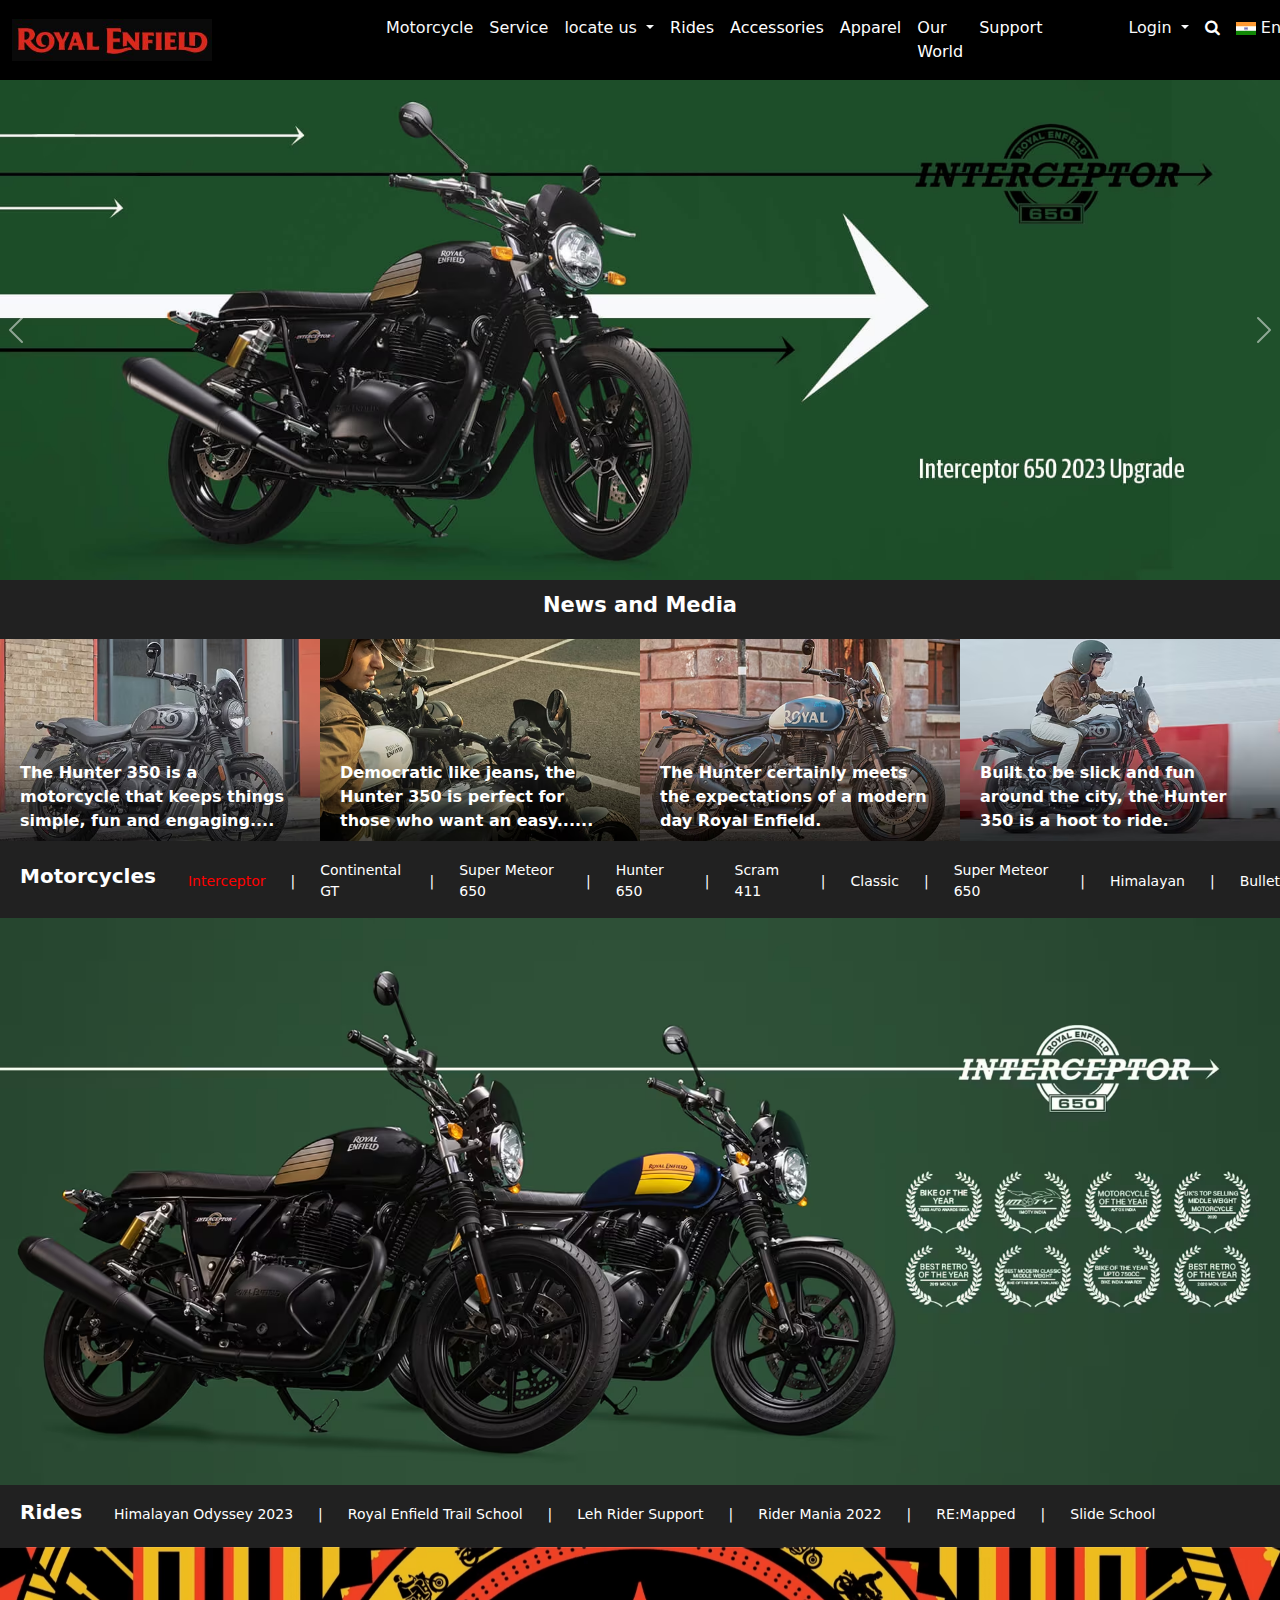
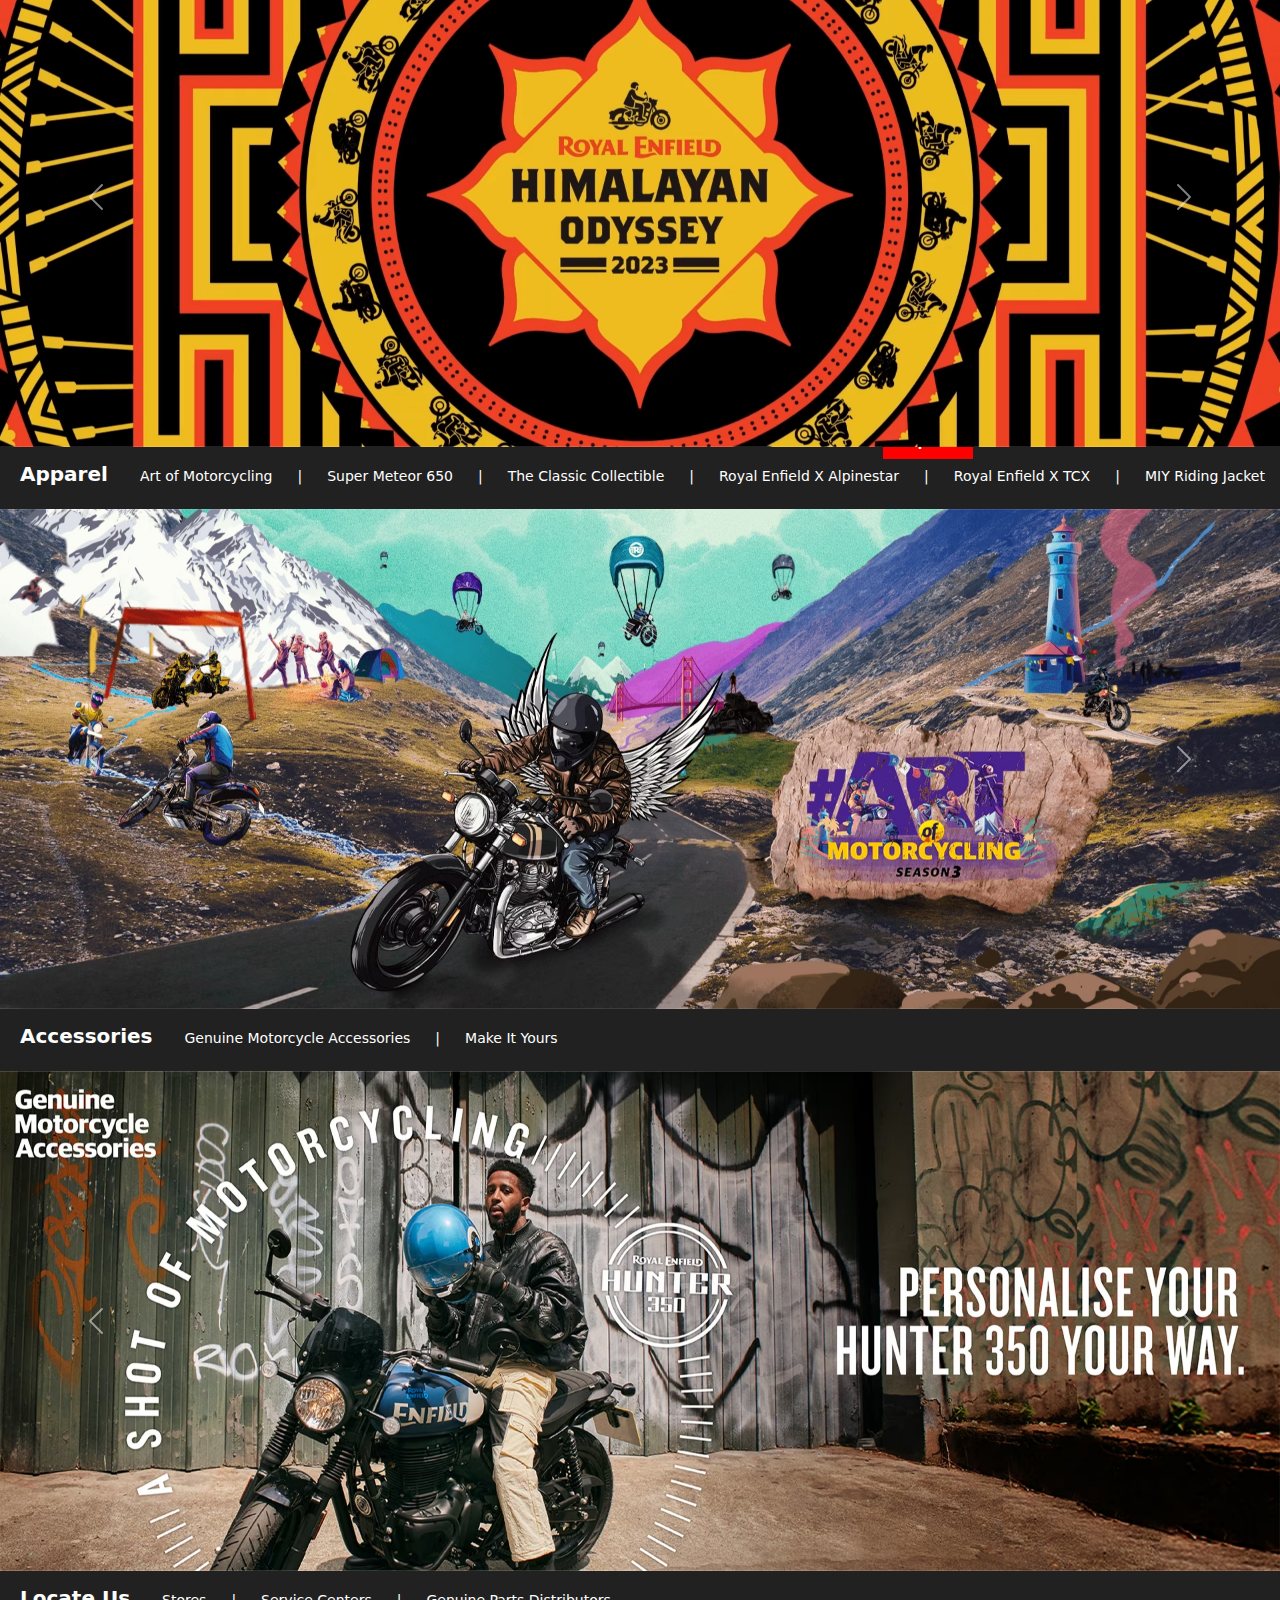
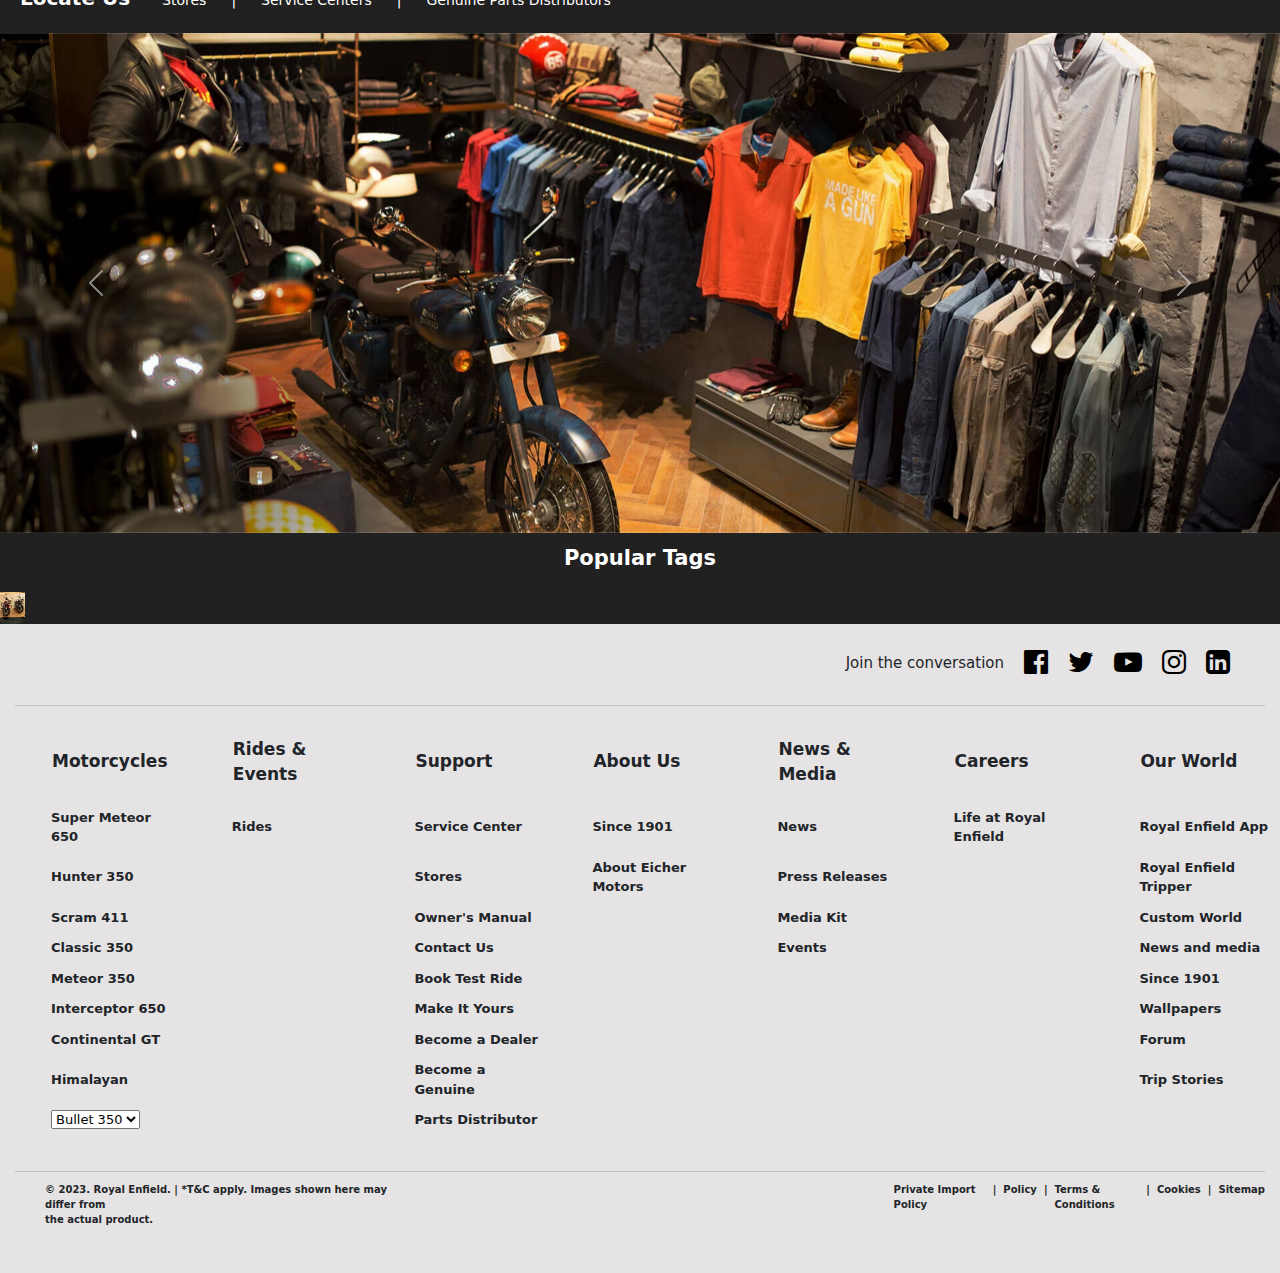
==== RE.html @ 592fba65 "First Commit" ====
<!DOCTYPE html>
<html lang="en">
<head>
    <meta charset="UTF-8">
    <meta http-equiv="X-UA-Compatible" content="IE=edge">
    <meta name="viewport" content="width=device-width, initial-scale=1.0">
    <title>Bikes in India | New Bike Model 2023 | Royal Enfield India</title>
    <link rel="stylesheet" href="./RE.css">
    <link rel="stylesheet" href="./bootstrap-5.3.0-dist/css/bootstrap.min.css">
    <script src="./bootstrap-5.3.0-dist/js/bootstrap.bundle.min.js"></script>
    <script src="./RE.js"></script>
    <link rel="shortcut icon" href="./Images/icon.png" type="image/x-icon">
    <link rel="stylesheet" href="./font-awesome-4.7.0/css/font-awesome.css">
</head>
<body>
    <nav class="navbar navbar-expand-lg bg-black">
        <div class="container-fluid">
          <a class="navbar-brand" href="#"><img src="./Images/RElogo.JPG" alt="Royal Enfield India" width="200px"></a>
          <button class="navbar-toggler" type="button" data-bs-toggle="collapse" data-bs-target="#navbarSupportedContent" aria-controls="navbarSupportedContent" aria-expanded="false" aria-label="Toggle navigation">
            <span class="navbar-toggler-icon"></span>
          </button>
          <div class="collapse navbar-collapse" id="navbarSupportedContent">
            <ul class="navbar-nav me-auto mb-2 mb-lg-0">
              <li class="nav-item">
                <a class="nav-link active text-light" aria-current="page" href="#" style="margin-left: 150px;">Motorcycle</a>
              </li>
              <li class="nav-item">
                <a class="nav-link text-light" href="#">Service</a>
              </li>
              <li class="nav-item dropdown">
                <a class="nav-link dropdown-toggle text-light" href="#" role="button" data-bs-toggle="dropdown" aria-expanded="false">
                  locate us
                </a>
                <ul class="dropdown-menu">
                  <li><a class="dropdown-item" href="#">Mumbai</a></li>
                  <li><a class="dropdown-item" href="#">Thane</a></li>
                  <li><a class="dropdown-item" href="#">Chennai</a></li>
                  <li><a class="dropdown-item" href="#">Vasai</a></li>
                  <li><a class="dropdown-item" href="#">Pune</a></li>
                </ul>
              </li>
              <li class="nav-item">
                <a class="nav-link text-white">Rides</a>
              </li>
              <li class="nav-item">
                <a class="nav-link text-white">Accessories</a>
              </li>
              <li class="nav-item">
                <a class="nav-link text-white">Apparel</a>
              </li>
              <li class="nav-item">
                <a class="nav-link text-white">Our World</a>
              </li>
              <li class="nav-item">
                <a class="nav-link text-white">Support</a>
              </li>

              <li class="nav-item dropdown" style="margin-left: 70px ">
                <a class="nav-link dropdown-toggle text-light" href="#" role="button" data-bs-toggle="dropdown" aria-expanded="false">
                  Login
                </a>
            </li>
            <li class="nav-item">
                <a class="nav-link text-white" ><i class="fa fa-search" aria-hidden="true"></i></a>
            </li>
            <li class="nav-item dropdown"> 
                <a class="nav-link dropdown-toggle text-light" href="#" role="button" data-bs-toggle="dropdown" aria-expanded="false">
                <img src="./Images/india-flag-icon.png" alt="" width="20px"> En</a>  
            </li>
            </ul>

            
          </div>
        </div>
      </nav>
    
      <div id="carouselExampleAutoplaying" class="carousel slide" data-bs-ride="carousel">
        <div class="carousel-inner">
          <div class="carousel-item active">
            <img src="./Images/img1.png" class="d-block w-100" alt="img1">
          </div>
          <div class="carousel-item">
            <img src="./Images/img2.png" class="d-block w-100" alt="...">
          </div>
          <div class="carousel-item">
            <img src="./Images/img3.png" class="d-block w-100" alt="...">
          </div>
          <div class="carousel-item">
            <img src="./Images/img4.gif" class="d-block w-100" alt="...">
          </div>
          <div class="carousel-item">
            <img src="./Images/img5.png" class="d-block w-100" alt="...">
          </div>
          <div class="carousel-item">
            <img src="./Images/img6.png" class="d-block w-100" alt="...">
          </div>
          <div class="carousel-item">
            <img src="./Images/img7.png" class="d-block w-100" alt="...">
          </div>
        </div>
        <button class="carousel-control-prev" type="button" data-bs-target="#carouselExampleAutoplaying" data-bs-slide="prev" style="padding-right: 160px;">
          <span class="carousel-control-prev-icon" aria-hidden="true"></span>
          <span class="visually-hidden">Previous</span>
        </button>
        <button class="carousel-control-next" type="button" data-bs-target="#carouselExampleAutoplaying" data-bs-slide="next" style="padding-left: 160px;">
          <span class="carousel-control-next-icon" aria-hidden="true"></span>
          <span class="visually-hidden">Next</span>
        </button>
      </div>

      <section id="CardSection">
        <div id="news" >
          <h3>News and Media</h3>
        </div>
        <div id="Cards"  >
        <div>
          <img src="./Images/img8.png" alt="img8">
          <p>The Hunter 350 is a motorcycle that keeps things simple, fun and engaging....</p>
        </div>
        <div>
          <img src="./Images/img9.png" alt="">
          <p>Democratic like jeans, the Hunter 350 is perfect for those who want an easy......</p>
        </div>
        <div>
          <img src="./Images/img10.png" alt="">
          <p>The Hunter certainly meets the expectations of a modern day Royal Enfield.</p>
        </div>
        <div>
          <img src="./Images/img11.png" alt="">
          <p>Built to be slick and fun around the city, the Hunter 350 is a hoot to ride.</p>
        </div>
      </div>
      </section>

      <section id="Motorcycles">
        <h3>Motorcycles</h3>
        <ul>
          <li class="hover" onclick="a1"><span> Interceptor</span></li>
          <li>|</li>
          <li class="hover" onclick="a()">Continental GT</li>
          <li>|</li>
          <li class="hover" onclick="b()">Super Meteor 650</li>
          <li>|</li>
          <li class="hover" onclick="c()">Hunter 650</li>
          <li>|</li>
          <li class="hover" onclick="d()">Scram 411</li>
          <li>|</li>
          <li class="hover" onclick="e()">Classic</li>
          <li>|</li>
          <li class="hover" onclick="f()">Super Meteor 650</li>
          <li>|</li>
          <li class="hover" onclick="g()">Himalayan</li>
          <li>|</li>
          <li class="hover" onclick="h()">Bullet</li>
        </ul>
      </section>

      <section id="ImagSection">
        <img src="./Images/interceptor-home-motorcycle.avif" alt="" id="kk">
        <!-- <img src="./images/22.avif" alt="">
        <img src="./images/23.avif" alt="">
        <img src="./images/24.avif" alt="">
        <img src="./images/25.avif" alt="">
        <img src="./images/26.avif" alt="">
        <img src="./images/27.avif" alt="">
        <img src="./images/28.avif" alt="">
        <img src="./images/29.avif" alt=""> -->
        <button>Explore</button>
      </section>

      <section id="Rides">
        <h3>Rides</h3>
        <ul>
          <li class="hover">Himalayan Odyssey 2023</li>
          <li>|</li>
          <li class="hover">Royal Enfield Trail School  </li> 
          <li>|</li>
          <li class="hover">Leh Rider Support</li>
          <li>|</li>
          <li class="hover">Rider Mania 2022</li>
          <li>|</li>
          <li class="hover">RE:Mapped</li>
          <li>|</li>
          <li class="hover">Slide School</li>
        </ul>
      </section>

      <section id="RideImageSection">
        <div id="carouselExample" class="carousel slide">
          <div class="carousel-inner">
            <div class="carousel-item active">
              <img src="./Images/13.png" class="d-block w-100" alt="13.png">
            </div>
            <div class="carousel-item">
              <img src="./Images/14.png" class="d-block w-100"  alt="...">
            </div>
            <div class="carousel-item">
              <img src="./Images/15.png" class="d-block w-100" alt="...">
            </div>
            <div class="carousel-item">
              <img src="./Images/16.png" class="d-block w-100" alt="...">
            </div>
            <div class="carousel-item">
              <img src="./Images/17.png" class="d-block w-100" alt="...">
            </div>
            <div class="carousel-item">
              <img src="./Images/18.png" class="d-block w-100" alt="...">
            </div>
          </div>
          <button class="carousel-control-prev" type="button" data-bs-target="#carouselExample" data-bs-slide="prev">
            <span class="carousel-control-prev-icon" aria-hidden="true"></span>
            <span class="visually-hidden">Previous</span>
          </button>
          <button class="carousel-control-next" type="button" data-bs-target="#carouselExample" data-bs-slide="next">
            <span class="carousel-control-next-icon" aria-hidden="true"></span>
            <span class="visually-hidden">Next</span>
          </button>
        </div>
      </section>

    <section id="Apparel">
        <h3>Apparel</h3>
        <ul>
          <li class="hover">Art of Motorcycling</li>
          <li>|</li>
          <li class="hover">Super Meteor 650</Main></li> 
          <li>|</li>
          <li class="hover">The Classic Collectible</li>
          <li>|</li>
          <li class="hover">Royal Enfield X Alpinestar</li>
          <li>|</li>
          <li class="hover">Royal Enfield X TCX</li>
          <li>|</li>
          <li class="hover">MIY Riding Jacket</li>
        </ul>
    </section>

    <section id="ApparelImageSection">
      <div id="carouselExample" class="carousel slide">
        <div class="carousel-inner">
          <div class="carousel-item active">
            <img src="./Images/apparel1.png" class="d-block w-100" alt="13.png">
          </div>
          <div class="carousel-item">
            <img src="./Images/apparel2.png" class="d-block w-100"  alt="...">
          </div>
          <div class="carousel-item">
            <img src="./Images/apparel3.png" class="d-block w-100" alt="...">
          </div>
          <div class="carousel-item">
            <img src="./Images/apparel4.png" class="d-block w-100" alt="...">
          </div>
          <div class="carousel-item">
            <img src="./Images/apparel5.png" class="d-block w-100" alt="...">
          </div>
          <div class="carousel-item">
            <img src="./Images/apparel6.png" class="d-block w-100" alt="...">
          </div>
        </div>
        <button class="carousel-control-prev" type="button" data-bs-target="#carouselExample" data-bs-slide="prev">
          <span class="carousel-control-prev-icon" aria-hidden="true"></span>
          <span class="visually-hidden">Previous</span>
        </button>
        <button class="carousel-control-next" type="button" data-bs-target="#carouselExample" data-bs-slide="next">
          <span class="carousel-control-next-icon" aria-hidden="true"></span>
          <span class="visually-hidden">Next</span>
        </button>
      </div>
    </section>

    <section id="Accessories">
      <h3>Accessories</h3>
      <ul>
        <li class="hover">Genuine Motorcycle Accessories</li>
          <li>|</li>
          <li class="hover">Make It Yours</Main></li> 
      </ul>
    </section>

    <section id="AccessoriesImageSection">
      <div id="carouselExample" class="carousel slide">
        <div class="carousel-inner">
          <div class="carousel-item active">
            <img src="./Images/Accessories1.png" class="d-block w-100" alt="13.png">
          </div>
          <div class="carousel-item">
            <img src="./Images/Accessories2.png" class="d-block w-100"  alt="...">
          </div>
        </div>
        <button class="carousel-control-prev" type="button" data-bs-target="#carouselExample" data-bs-slide="prev">
          <span class="carousel-control-prev-icon" aria-hidden="true"></span>
          <span class="visually-hidden">Previous</span>
        </button>
        <button class="carousel-control-next" type="button" data-bs-target="#carouselExample" data-bs-slide="next">
          <span class="carousel-control-next-icon" aria-hidden="true"></span>
          <span class="visually-hidden">Next</span>
        </button>
      </div>
    </section>

    <section id="LocateUs">
      <h3>Locate Us</h3>
      <ul>
        <li class="hover">Stores</li>
        <li>|</li>
        <li class="hover">Service Centers</Main></li>
        <li>|</li>
        <li class="hover">Genuine Parts Distributors</Main></li> 
      </ul>
    </section>

    <section id="LocateUsImageSection">
      <div id="carouselExample" class="carousel slide">
        <div class="carousel-inner">
          <div class="carousel-item active">
            <img src="./Images/LocateUs1.png" class="d-block w-100" alt="13.png">
          </div>
          <div class="carousel-item">
            <img src="./Images/LocateUs2.png" class="d-block w-100"  alt="...">
          </div>
          <div class="carousel-item">
            <img src="./Images/LocateUs3.png" class="d-block w-100"  alt="...">
          </div>
        </div>
        <button class="carousel-control-prev" type="button" data-bs-target="#carouselExample" data-bs-slide="prev">
          <span class="carousel-control-prev-icon" aria-hidden="true"></span>
          <span class="visually-hidden">Previous</span>
        </button>
        <button class="carousel-control-next" type="button" data-bs-target="#carouselExample" data-bs-slide="next">
          <span class="carousel-control-next-icon" aria-hidden="true"></span>
          <span class="visually-hidden">Next</span>
        </button>
      </div>
    </section>

    <section id="TagsCardSection">
      <div id="tags">
        <h3>Popular Tags</h3>
      </div>
          <div id="card1">
            <div id="carouselExampleAutoplaying" class="carousel slide" data-bs-ride="carousel">
              <div class="carousel-inner">
                <div class="carousel-item active">
                  <img src="./Images/tag1.png" class="d-block w-100" alt="img1">
                </div>
                <div class="carousel-item active">
                  <img src="./Images/tag2.png" class="d-block w-100" alt="img1">
                </div>
                <div class="carousel-item active">
                  <img src="./Images/tag3.png" class="d-block w-100" alt="img1">
                </div>
                <div class="carousel-item active">
                  <img src="./Images/tag4.png" class="d-block w-100" alt="img1">
                </div>
          </div>   
    </section>

    <section id="footer">
      <div id="right">
        <h5>Join the conversation</h5>
        <a href="https://www.facebook.com/RoyalEnfield/" class="fa fa-facebook-official"></a>
        <a href="https://twitter.com/royalenfield" class="fa fa-twitter"></a>
        <a href="https://www.youtube.com/channel/UCyxUUHqmz9IiAnrROJc0mag" class="fa fa-youtube-play"></a>
        <a href="https://www.instagram.com/royalenfield/" class="fa fa-instagram"></a>
        <a href="https://www.linkedin.com/company/royal-enfield/" class="fa fa-linkedin-square"></a>
      </div>
      <div id="topline">

      </div>
      <div id="FooterTable">
        <table>
        
            <th>Motorcycles</th>
            <th>Rides & Events</th>
            <th>Support</th>
            <th>About Us</th>
            <th>News & Media</th>
            <th>Careers</th>
            <th>Our World</th>
        

          <tr>
            <td class="hover">Super Meteor 650</td>
            <td class="hover">Rides</td>
            <td class="hover">Service Center</td>
            <td class="hover">Since 1901</td>
            <td class="hover">News</td>
            <td class="hover">Life at Royal Enfield</td>
            <td class="hover">Royal Enfield App</td>
          </tr>

          <tr>
            <td class="hover">Hunter 350</td>
            <td></td>
            <td class="hover">Stores</td>
            <td class="hover">About Eicher Motors</td>
            <td class="hover">Press Releases</td>
            <td></td>
            <td class="hover">Royal Enfield Tripper</td>
          </tr>

          <tr>
            <td class="hover">Scram 411</td>
            <td></td>
            <td class="hover">Owner's Manual</td>
            <td></td>
            <td class="hover">Media Kit</td>
            <td></td>
            <td class="hover">Custom World</td>
          </tr>

          <tr>
            <td class="hover">Classic 350</td>
            <td></td>
            <td class="hover">Contact Us</td>
            <td class="hover"></td>
            <td class="hover">Events</td>
            <td></td>
            <td class="hover">News and media</td>
          </tr>
          
          <tr>
            <td class="hover">Meteor 350</td>
            <td></td>
            <td class="hover">Book Test Ride</td>
            <td></td>
            <td></td>
            <td></td>
            <td class="hover">Since 1901</td>
          </tr>
          <tr>
            <td class="hover">Interceptor 650</td>
            <td></td>
            <td class="hover">Make It Yours</td>
            <td></td>
            <td></td>
            <td></td>
            <td class="hover">Wallpapers</td>
          </tr>

          <tr>
            <td class="hover">Continental GT</td>
            <td></td>
            <td class="hover">Become a Dealer</td>
            <td></td>
            <td></td>
            <td></td>
            <td class="hover">Forum</td>
          </tr>

          <tr>
            <td class="hover">Himalayan</td>
            <td></td>
            <td class="hover">Become a Genuine</td>
            <td></td>
            <td></td>
            <td></td>
            <td class="hover">Trip Stories</td>
          </tr>
          <tr>
            <td><select class="hover" name="Bullet" id="">
              <option value="" class="hover">Bullet 350</option>
              <option value="" class="hover">Bullet ES</option>
            </select></td>
            <td></td>
            <td class="hover">Parts Distributor</td>
            <td></td>
            <td></td>
            <td></td>
            <td></td>
          </tr>
        </table>
      </div>

      <div id="Copyright">
        <p>© 2023. Royal Enfield. | *T&C apply. Images shown here may differ from <br>
          the actual product.</p>
          
            <ul>
              <li class="hover">Private Import Policy</li>
              <li>|</li>
              <li class="hover">Policy</Main></li>
              <li>|</li>
              <li class="hover">Terms & Conditions</Main></li> 
              <li>|</li>
              <li class="hover">Cookies</Main></li> 
              <li>|</li>
              <li class="hover">Sitemap</Main></li> 
            </ul>
          </div>
      </div>
    </section>

</body>
</html>
---- RE.css ----
#CardSection{
    background-color: #212121;
    color: white;
}

#CardSection #news{
    text-align: center;
    padding-top: 8px;
    padding-bottom: 8px;
}

#CardSection #news h3{
    font-size: 21px;
    font-weight: 650;
    padding-top: 5px;
    padding-bottom: 5px;
}

#CardSection #Cards{
    display: flex;
}

#CardSection #Cards div{
    width: 25%;
    height: 210px;
    overflow: hidden;
}

#CardSection #Cards div img{
    width: 100%;

}

#CardSection #Cards div p{
    position: relative;
    top: -80px;
    padding-left: 20px;
    padding-right: 20px;
    font-weight: 600;
}

#CardSection #Cards div img:hover{
    transform: scale(1.1);
    transition: 2s;
}

#Motorcycles{
    display: flex;
    background-color: #212121;
    color: white;
    position: relative;
}

#Motorcycles h3{
    padding-top: 15px;
    padding-bottom: 15px;
    margin-left: 20px;
    font-size: 20px;
    font-weight: 650;
}

#Motorcycles ul li span{
    color: red;
}

#Motorcycles ul{
    list-style: none;
    display:flex;
    gap: 25px;
    align-items: center;
    margin-top: 11px;
    font-size: 14px;
    font-weight: 450;
}

.hover:hover{
    color: red;
    cursor: pointer;
}

#ImagSection img{
    width: 100%;
}

#ImagSection button{
    position: absolute;
    left: 69%;
    top: 225%;
    width: 90px;
    height: 34px;
    border: none;
    background-color: red;
    color: white;
    font-size: 13px;
    font-weight: 600;
}

#Rides{
    display: flex;
    background-color: #212121;
    color: white;
    position: relative;
}

#Rides h3{
    padding-top: 15px;
    padding-bottom: 15px;
    margin-left: 20px;
    font-size: 20px;
    font-weight: 650;
}

#Rides ul li span{
    color: red;
}

#Rides ul{
    list-style: none;
    display: flex;
    align-items: center;
    gap: 25px;
    margin-top: 13px;
    font-size: 14px;
    font-weight: 500;
}

#Apparel{
    display: flex;
    background-color: #212121;
    color: white;
}

#Apparel h3{
    padding-top: 15px;
    padding-bottom: 15px;
    margin-left: 20px;
    font-size: 20px;
    font-weight: 650;
}

#Apparel ul{
    display: flex;
    align-items: center;
    list-style: none;
    gap: 25px;
    margin-top: 13px;
    font-size: 14px;
    font-weight: 500;
}

#Accessories{
    display: flex;
    background-color: #212121;
    color: white;
}

#Accessories h3{
    padding-top: 15px;
    padding-bottom: 15px;
    margin-left: 20px;
    font-size: 20px;
    font-weight: 650;
}

#Accessories ul{
    display: flex;
    align-items: center;
    list-style: none;
    gap: 25px;
    margin-top: 13px;
    font-size: 14px;
    font-weight: 500;
}

#LocateUs{
    display: flex;
    background-color: #212121;
    color: white;
}

#LocateUs h3{
    padding-top: 15px;
    padding-bottom: 15px;
    margin-left: 20px;
    font-size: 20px;
    font-weight: 650;
}

#LocateUs ul{
    display: flex;
    align-items: center;
    list-style: none;
    gap: 25px;
    margin-top: 13px;
    font-size: 14px;
    font-weight: 500;
}

#TagsCardSection{
    background-color: #212121;
    color: white;
}

#TagsCardSection #tags{
    text-align: center;
    padding-top: 8px;
    padding-bottom: 8px;
}

#TagsCardSection #tags h3{
    font-size: 21px;
    font-weight: 650;
    padding-top: 5px;
    padding-bottom: 5px;
}

#TagsCardSection #card1 div{
    width: 25px;
    /* height: 210px; */
    /* overflow: hidden; */
}

/* #TagsCardSection #card1 div img{
    width: 50%;

} */

#footer{
    background-color: #e5e3e3;
}

#footer #right{
    display: flex;
    align-items:center;
    justify-content: right;
    gap: 20px;
    padding-right: 50px;
    padding-top: 20px;
    padding-bottom: 25px;

}

#footer #right h5{
    font-weight: 500;
    font-size: 15px;
    padding-top: 10px;
}

#footer #right a{
    font-size: 28px;
    text-decoration: none;
    color: black;
}

#footer #topline {
    border-top: 1px solid #c5c4c4 ;
    margin-right: 15px;
    margin-left: 15px;
    padding-bottom: 30px;
    position: relative;
}

#footer #FooterTable table tr th{
    padding-left: 52px;
    padding-bottom: 10px; 
    font-size: 17px;   
}

#footer #FooterTable table{
    margin-bottom: 40px;
}

#footer #FooterTable table td{
    padding-left: 51px;
    font-size: 13px;
    padding-top: 10px;
    font-weight: 600;
}

#footer #Copyright {
    border-top: 1px solid #c5c4c4 ;
    margin-right: 15px;
    margin-left: 15px;
    padding-bottom: 30px;
    position: relative;
}

#Copyright p{
    margin-top: 10px;
    font-size: 10px;
    font-weight: 600;
    padding-left: 30px;
}

#Copyright{
    display: flex;
} 

#Copyright ul{
    display: flex;
    list-style: none;
    margin-left: 460px;
    margin-top: 10px;
    gap: 7px;
}

#Copyright ul li{
    font-size: 10px;
    font-weight: 600;
}
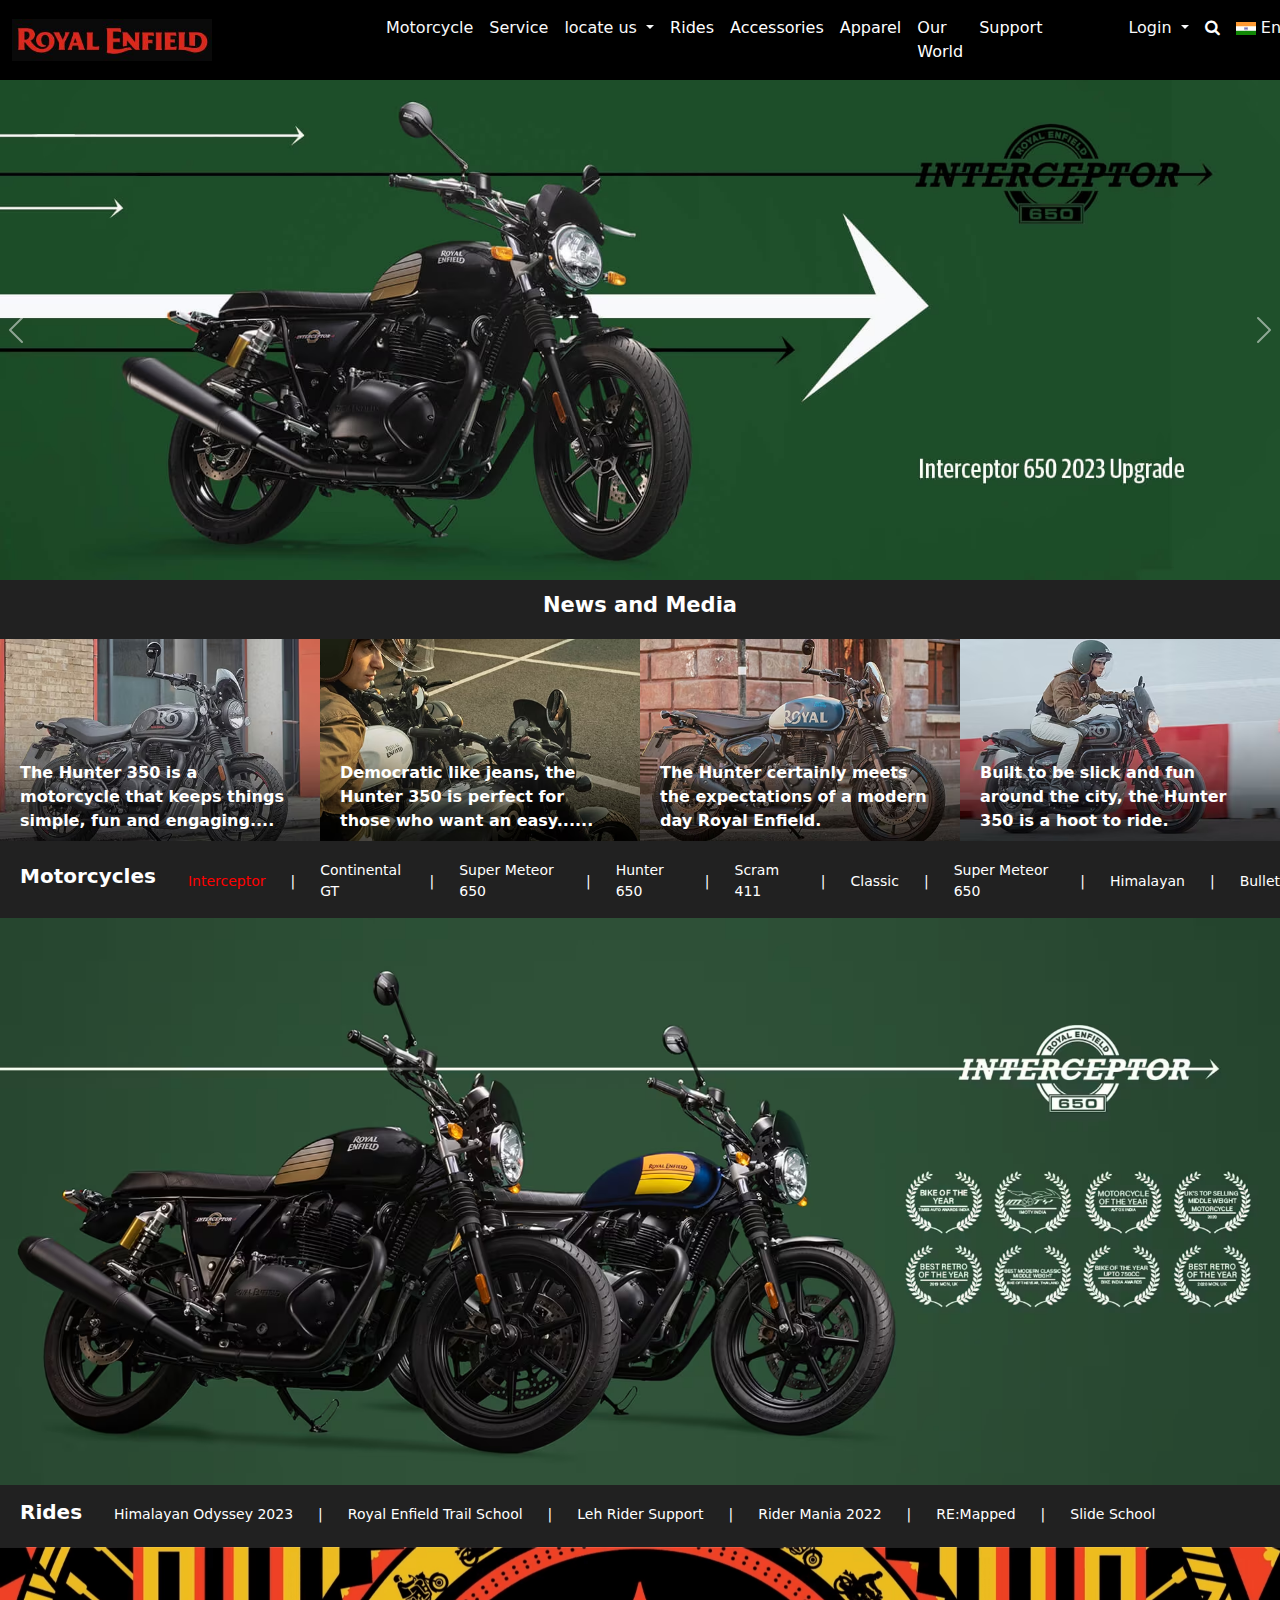
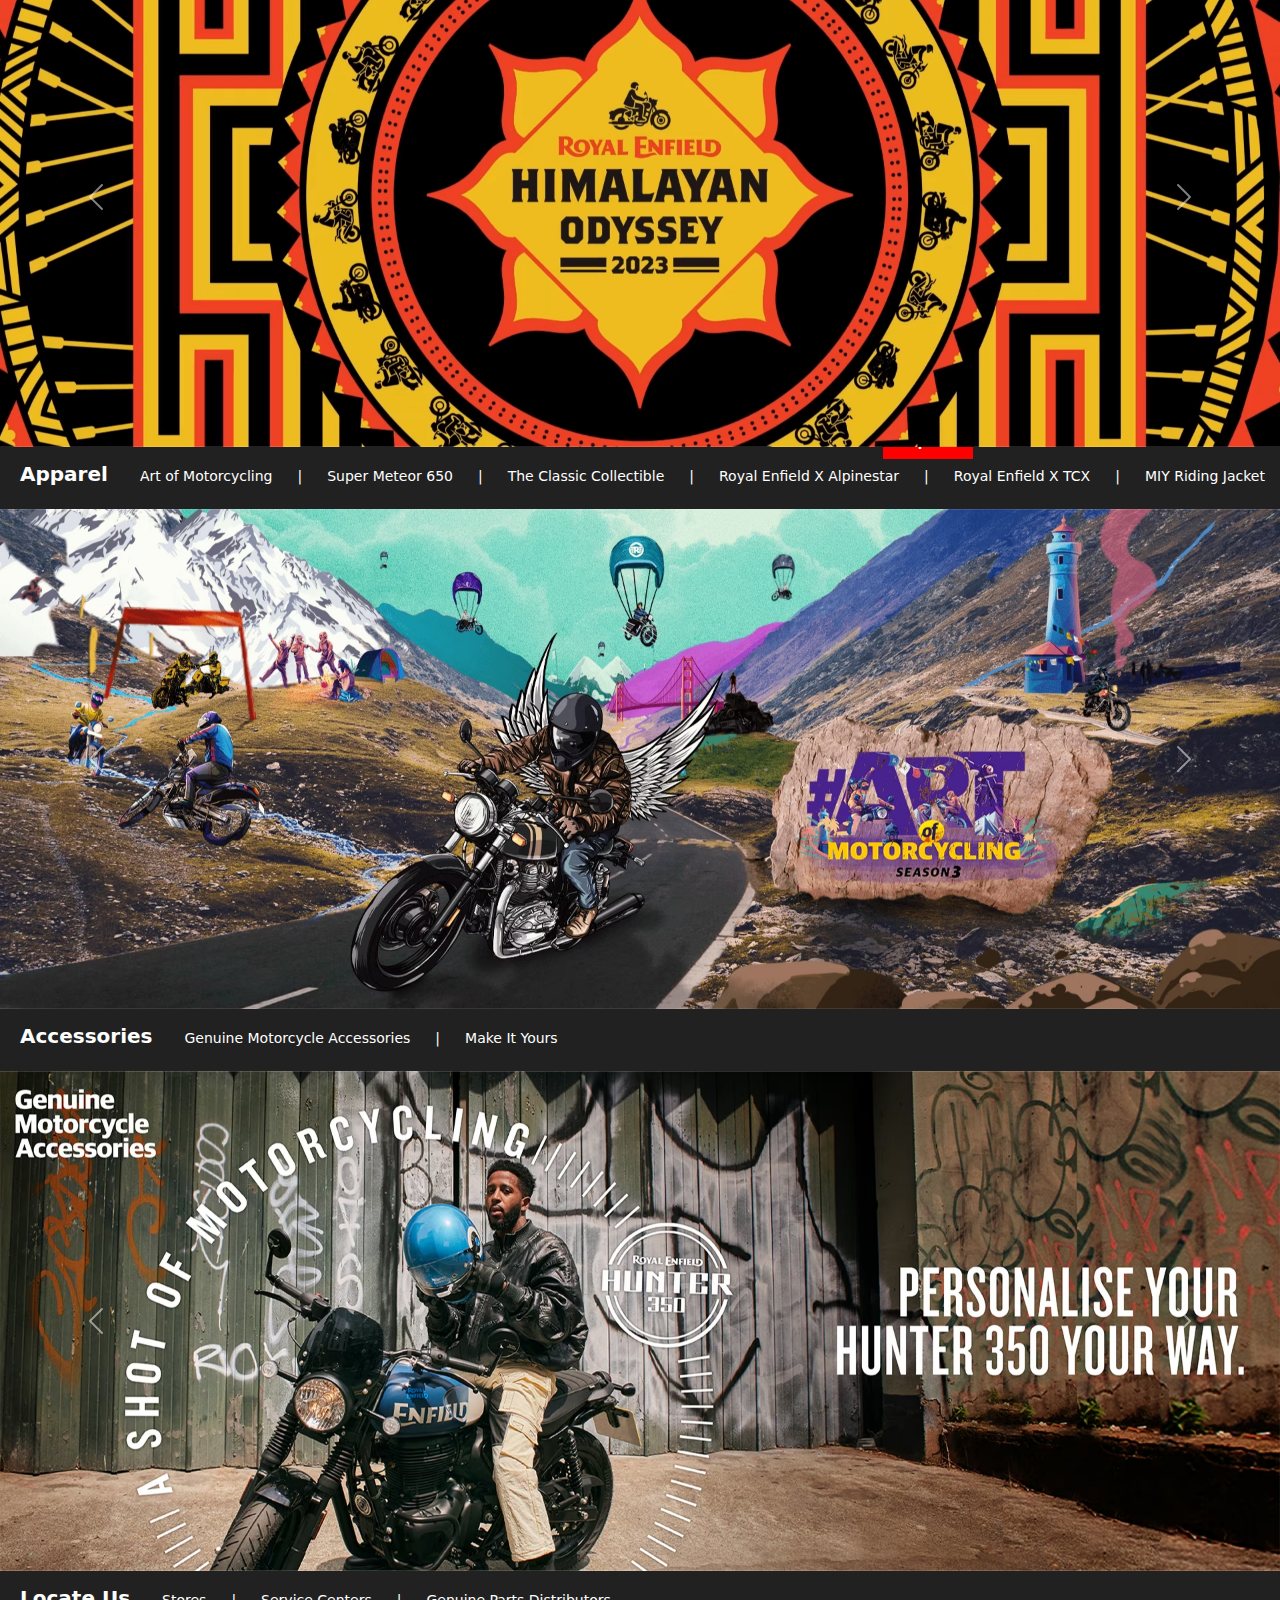
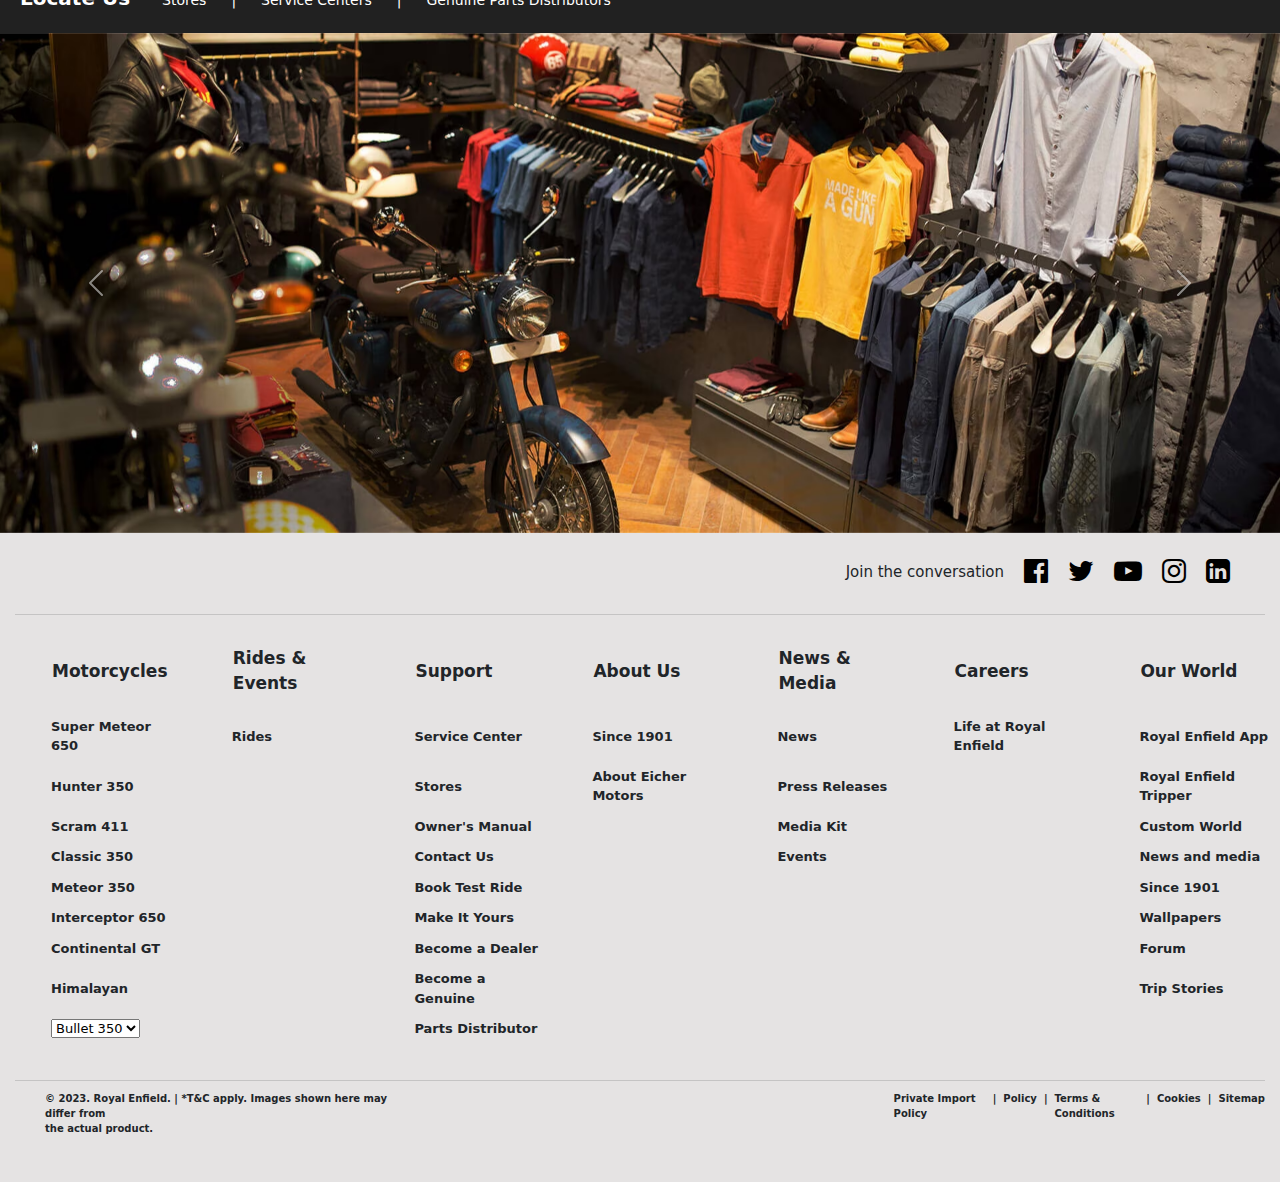
==== commit 638e505e: "Update Html file" ====
--- a/RE.html
+++ b/RE.html
@@ -333,28 +333,6 @@
       </div>
     </section>
 
-    <section id="TagsCardSection">
-      <div id="tags">
-        <h3>Popular Tags</h3>
-      </div>
-          <div id="card1">
-            <div id="carouselExampleAutoplaying" class="carousel slide" data-bs-ride="carousel">
-              <div class="carousel-inner">
-                <div class="carousel-item active">
-                  <img src="./Images/tag1.png" class="d-block w-100" alt="img1">
-                </div>
-                <div class="carousel-item active">
-                  <img src="./Images/tag2.png" class="d-block w-100" alt="img1">
-                </div>
-                <div class="carousel-item active">
-                  <img src="./Images/tag3.png" class="d-block w-100" alt="img1">
-                </div>
-                <div class="carousel-item active">
-                  <img src="./Images/tag4.png" class="d-block w-100" alt="img1">
-                </div>
-          </div>   
-    </section>
-
     <section id="footer">
       <div id="right">
         <h5>Join the conversation</h5>
